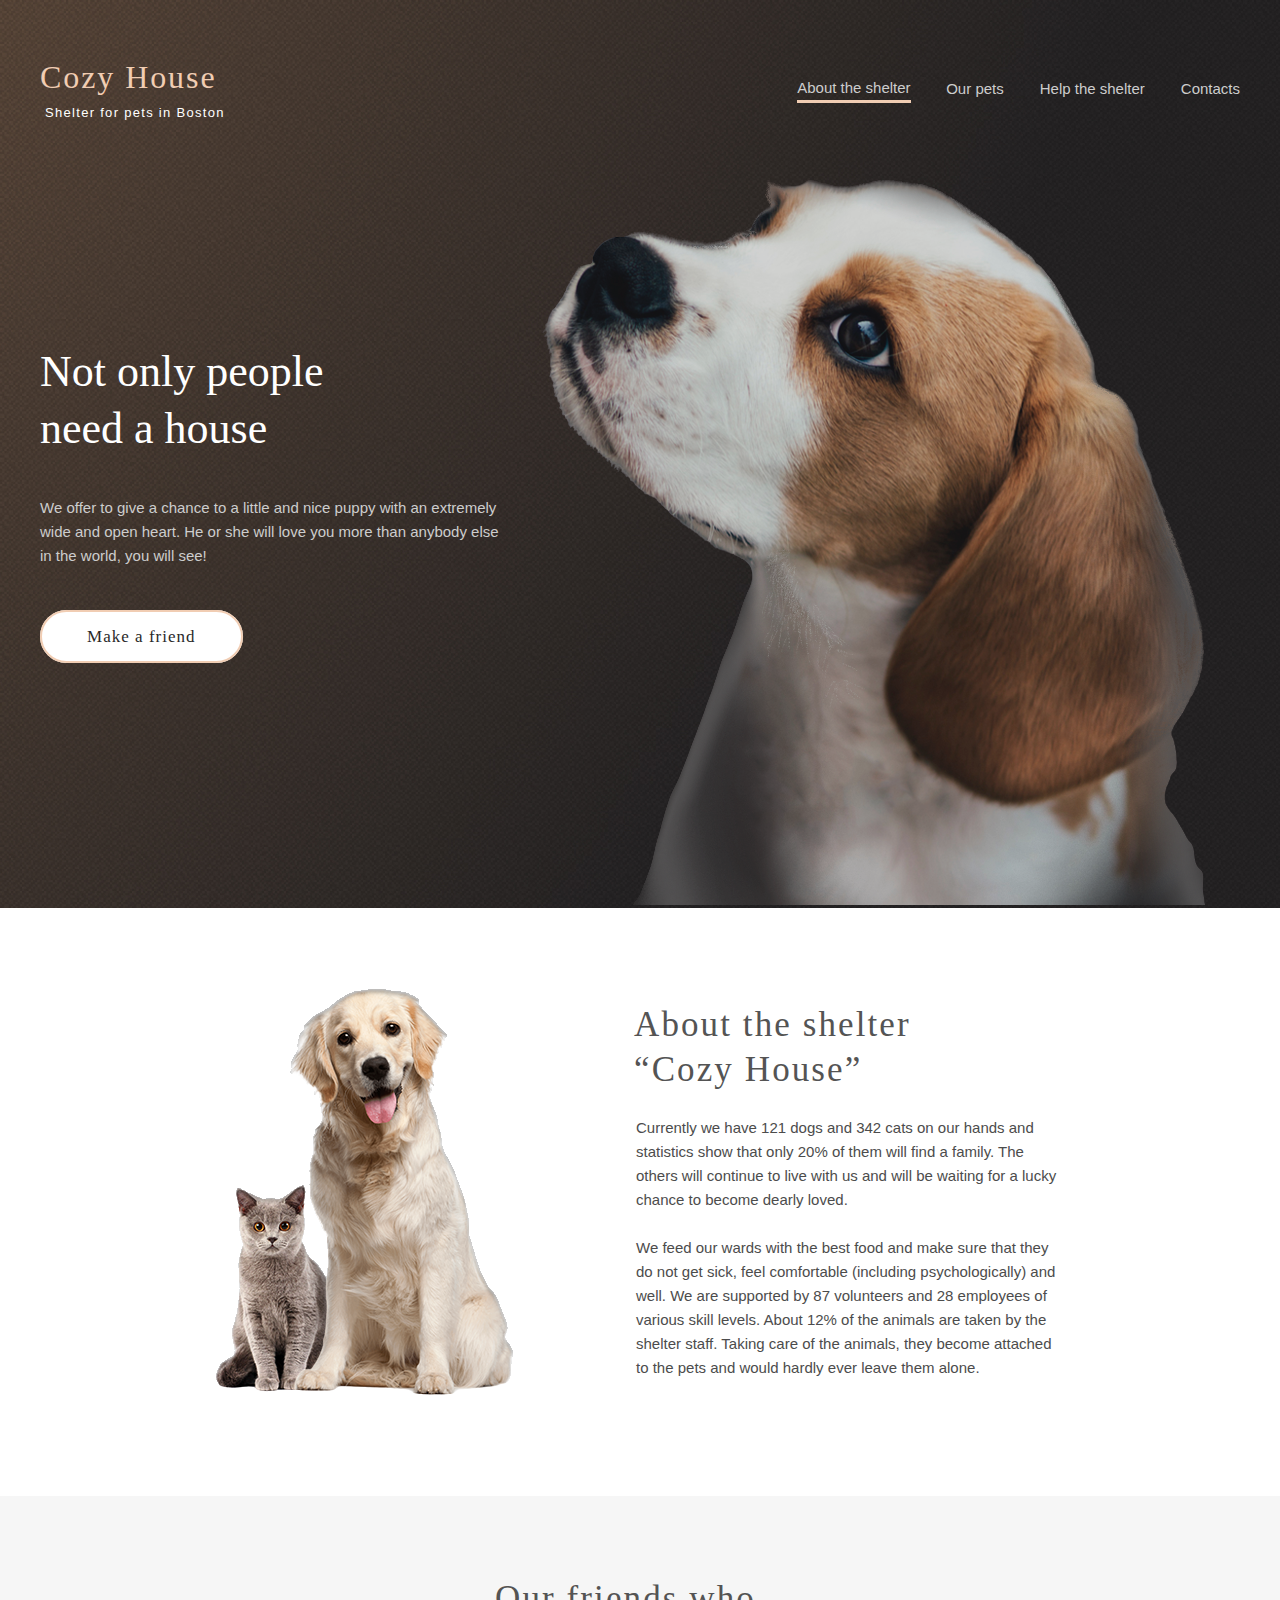
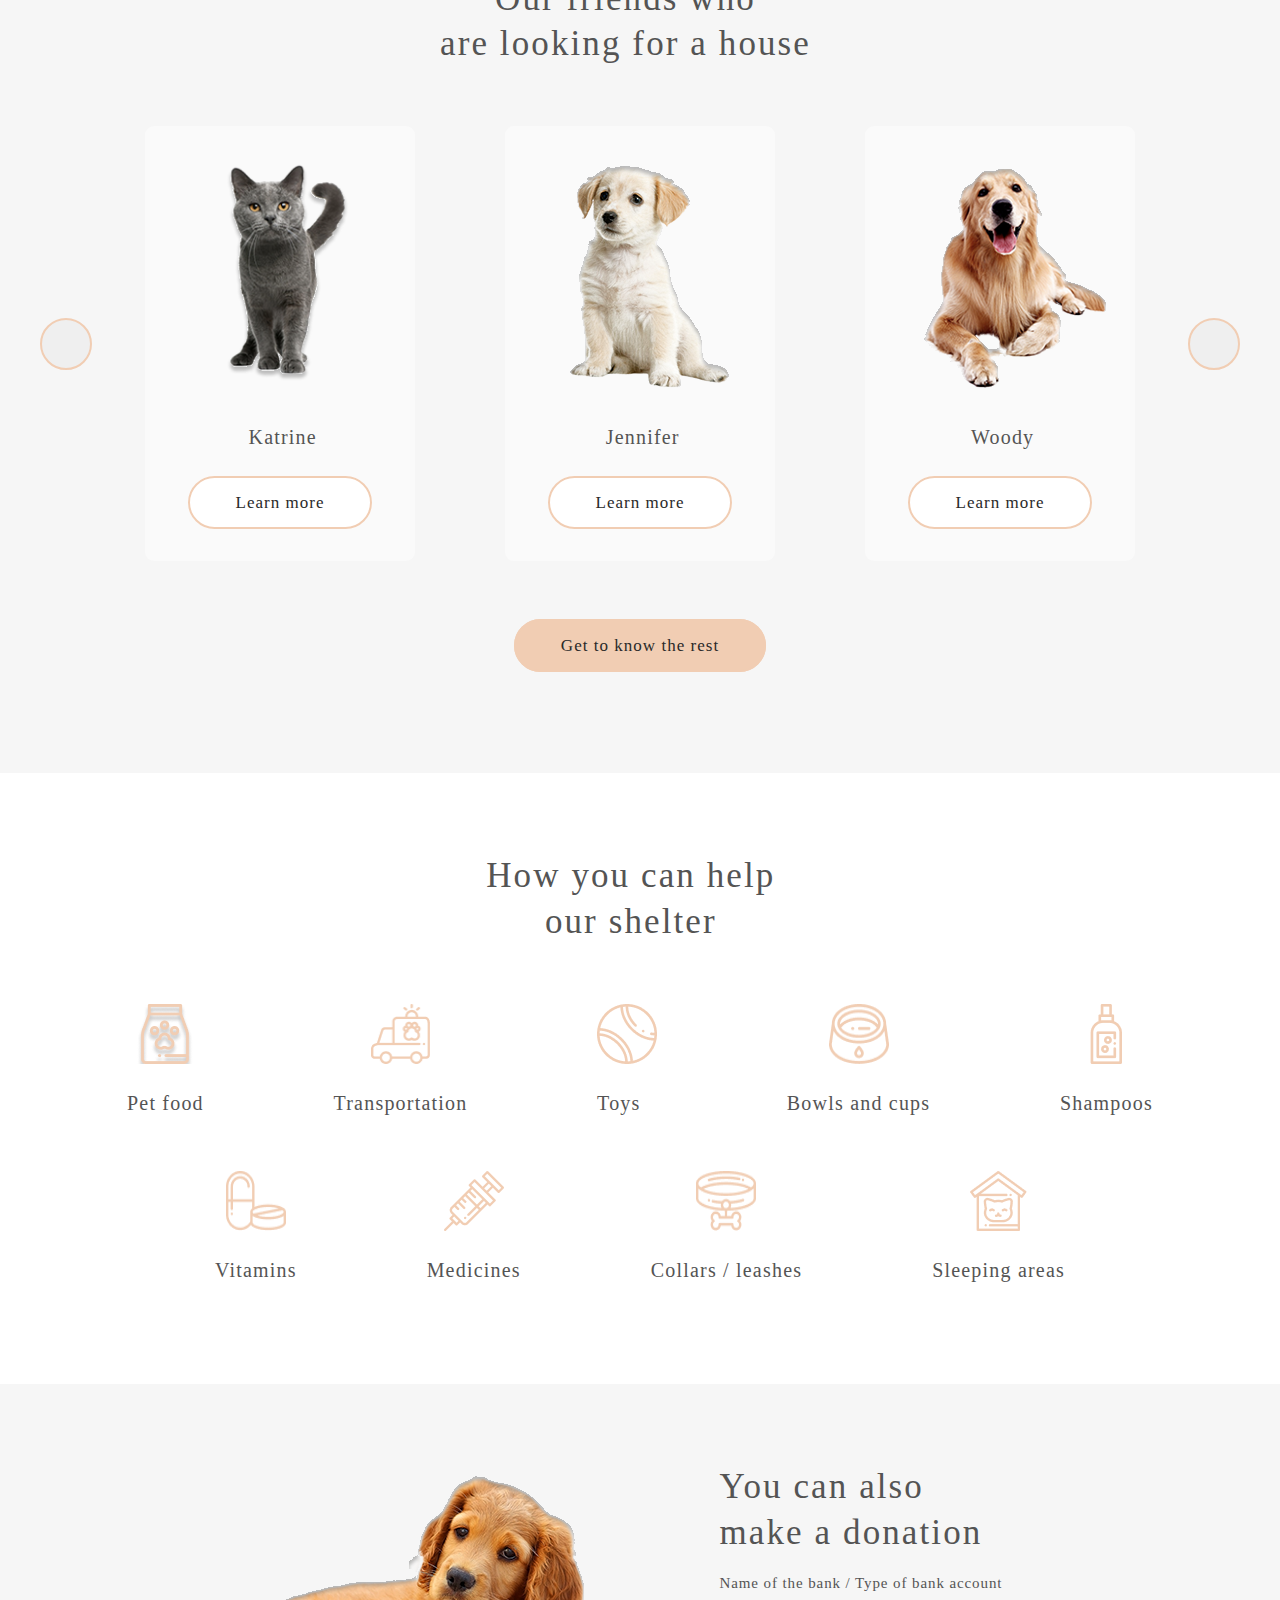
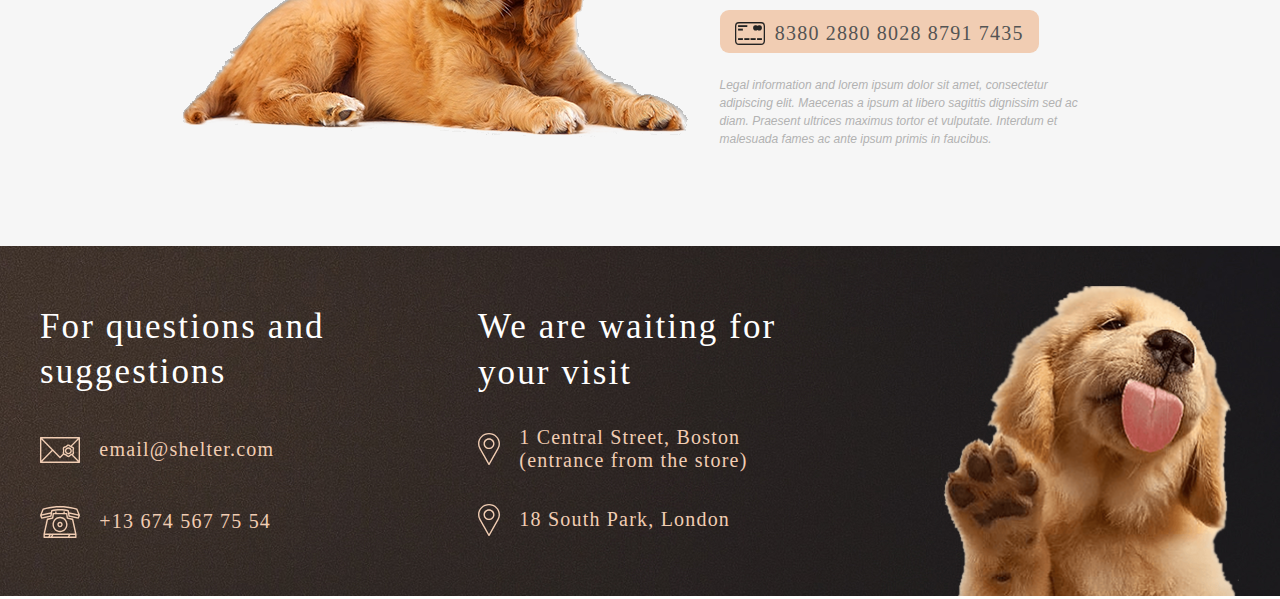
==== pages/main/index.html @ 43d0b04e "feat: finish" ====
<!DOCTYPE html>
<html lang="en">

<head>
    <meta charset="UTF-8">
    <meta http-equiv="X-UA-Compatible" content="IE=edge">
    <meta name="viewport" content="width=device-width, initial-scale=1.0">
    <link rel="stylesheet" href="./styleN.css">
    <link rel="stylesheet" href="./style.css">
    <link href="https://fonts.googleapis.com/css2?family=Noto+Sans+Georgian:wght@400;600&display=swap" rel="stylesheet">
    <link rel="stylesheet" href="/assets/fonts/Arial/arial.css">
    <title>Document</title>
</head>

<body>
    <div class="wrapper">
        <header class="header">
            <div class="header__container">
                <div class="header__container-content">
                    <div class="header__logo">
                        <h1 class="header__logo-title">Cozy House</h1>
                        <span class="header__logo-subtitle">Shelter for pets in Boston</span>
                    </div>
                    <nav class="menu__header">
                        <ul class="menu__header-list">
                            <li class="menu__list-item">
                                <a href="" class="menu__item-link">About the
                                    shelter</a>
                                <i></i>
                            </li>
                            <li class="menu__list-item">
                                <a href="" class="menu__item-link">Our pets</a>
                            </li>
                            <li class="menu__list-item">
                                <a href="" class="menu__item-link">Help the shelter</a>
                            </li>
                            <li class="menu__list-item">
                                <a href="" class="menu__item-link">Contacts</a>
                            </li>
                        </ul>
                    </nav>
                </div>
                <div class="start-screen">
                    <div class="start-screen__container">
                        <div class="start-screen__content">
                            <div class="start-screen__left">
                                <h2 class="title__start-screen">Not only people need a house</h2>
                                <p class="subtitle__start-screen">We offer to give a chance to a little and nice puppy
                                    with
                                    an
                                    extremely wide and open heart. He or she will love you more than anybody else in the
                                    world,
                                    you will see!</p>
                                <div class="button__start-screen">
                                    <a href="" class="button__start button__color-primary">Make a friend</a>
                                </div>
                            </div>
                            <div class="start-screen__right">
                                <div class="screen__right-image">
                                    <img src="/assets/images/main/header/start-screen-puppy7.png" alt="puppy-dog">
                                </div>
                            </div>
                        </div>
                    </div>
                </div>
            </div>
        </header>
        <main class="main">
            <section class="section__about">
                <div class="section__about-container">
                    <div class="section__about-content">
                        <div class="section__about-image">
                            <img src="/assets/images/main/about-petss.png" alt="dogAndCat">
                        </div>
                        <div class="section__about-describe-content">
                            <h3 class="title__section-about">About the shelter “Cozy House”</h3>
                            <p class="subtitle__section-about">Currently we have 121 dogs and 342 cats on our hands and
                                statistics show that
                                only 20% of them will find a family. The others will continue to live with us and will
                                be waiting for a
                                lucky chance to become dearly loved.</p>
                            <p class="subtitle__section-about">We feed our wards with the best food and make sure that
                                they do not get
                                sick, feel comfortable (including psychologically) and well. We are supported by 87
                                volunteers and 28
                                employees of various skill levels. About 12% of the animals are taken by the shelter
                                staff. Taking care
                                of the animals, they become attached to the pets and would hardly ever leave them alone.
                            </p>
                        </div>
                    </div>
                </div>
            </section>
            <section class="section__pets">
                <div class="section__pets-container">
                    <div class="section__pets-content">
                        <h3 class="title-section__pets">Our friends who <br>
                            are looking for a house</h3>
                        <div class="slaider-section__pets">
                            <button class="arrow-left">
                                <div class="circle">
                                    <div class="arrow"></div>
                                </div>
                            </button>
                            <div class="slider__card-box">
                                <div class="slider__card">
                                    <img src="/assets/images/main/pets/pets-katrine.png" alt="pet"
                                        class="card__image-pets">
                                    <div class="slider__card-describe">
                                        <p class="title__card">Katrine</p>
                                    </div>
                                    <div class="button-slider__card">
                                        <a href="" class="button  button__color-primary">Learn more</a>
                                    </div>
                                </div>
                                <div class="slider__card">
                                    <img src="/assets/images/main/pets/pets-jennifer.png" alt="pet"
                                        class="card__image-pets">
                                    <div class="slider__card-describe">
                                        <p class="title__card">Jennifer</p>
                                    </div>
                                    <div class="button-slider__card">
                                        <a href="" class="button  button__color-primary">Learn more</a>
                                    </div>
                                </div>
                                <div class="slider__card">
                                    <img src="/assets/images/main/pets/pets-woody.png" alt="pet"
                                        class="card__image-pets">
                                    <div class="slider__card-describe">
                                        <p class="title__card">Woody</p>
                                    </div>
                                    <div class="button-slider__card">
                                        <a href="" class="button  button__color-primary">Learn more</a>
                                    </div>
                                </div>
                            </div>
                            <button class="arrow-right">
                                <div class="circler">
                                    <div class="arrowr"></div>
                                </div>
                            </button>
                        </div>
                        <div class="button__primary">
                            <a href="" class="btn-button__primary button__color-primary">Get to know the rest</a>
                        </div>
                    </div>
                </div>
            </section>
            <section class="section__help">
                <div class="section__help-container">
                    <div class="section__help-content">
                        <h3 class="title-section__help">How you can help <br> our shelter</h3>
                        <div class="department__list-field">
                            <div class="department__list-field-up">
                                <div class="department__help">
                                    <div class="department__list">
                                        <img src="/assets/icons/main/Vector.png" alt="" class="image-department-list">
                                        <span class="title-department__list">Pet food</span>
                                    </div>
                                </div>
                                <div class="department__help">
                                    <div class="department__list">
                                        <img src="/assets/icons/main/transportation3.png" alt=""
                                            class="image-department-list">
                                        <span class="title-department__list">Transportation</span>
                                    </div>
                                </div>
                                <div class="department__help">
                                    <div class="department__list">
                                        <img src="/assets/icons/main/toys3.png" alt="" class="image-department-list">
                                        <span class="title-department__list">Toys</span>
                                    </div>
                                </div>
                                <div class="department__help">
                                    <div class="department__list">
                                        <img src="/assets/icons/main/bowls-and-cups3.png" alt=""
                                            class="image-department-list">
                                        <span class="title-department__list">Bowls and cups</span>
                                    </div>
                                </div>
                                <div class="department__help">
                                    <div class="department__list">
                                        <img src="/assets/icons/main/shampoos3.png" alt=""
                                            class="image-department-list">
                                        <span class="title-department__list">Shampoos</span>
                                    </div>
                                </div>
                            </div>
                            <div class="department__list-field-down">
                                <div class="department__help">
                                    <div class="department__list">
                                        <img src="/assets/icons/main/vitamins3.png" alt=""
                                            class="image-department-list">
                                        <span class="title-department__list">Vitamins</span>
                                    </div>
                                </div>
                                <div class="department__help">
                                    <div class="department__list">
                                        <img src="/assets/icons/main/medicines3.png" alt=""
                                            class="image-department-list">
                                        <span class="title-department__list">Medicines</span>
                                    </div>
                                </div>
                                <div class="department__help">
                                    <div class="department__list">
                                        <img src="/assets/icons/main/collars-or-leashes3.png" alt=""
                                            class="image-department-list">
                                        <span class="title-department__list">Collars / leashes</span>
                                    </div>
                                </div>
                                <div class="department__help">
                                    <div class="department__list">
                                        <img src="/assets/icons/main/sleeping-area3.png" alt=""
                                            class="image-department-list">
                                        <span class="title-department__list">Sleeping areas</span>
                                    </div>
                                </div>
                            </div>
                        </div>
                    </div>
                </div>
            </section>
            <section class="section__donation">
                <div class="section__danation-container">
                    <div class="section__danation-content">
                        <div class="section__donation-image">
                            <img src="/assets/images/main/Donation/donation-dog.png" alt="dog">
                        </div>
                        <div class="section__donation-describe-content">
                            <h3 class="title-section__donation">You can also <br> make a donation</h3>
                            <h5 class="subheading-section__donation-describe">Name of the bank / Type of bank account
                            </h5>
                            <button class="credit-card-section__donation">
                                <div class="credit-card__information">
                                    <img src="/assets/icons/main/credit-card.svg" alt="credit-card">
                                    <span class="number__credit-card">8380 2880 8028 8791 7435</span>
                                </div>
                            </button>
                            <h6 class="credit-card__information-imp">Legal information and lorem ipsum dolor sit amet,
                                consectetur adipiscing elit. Maecenas a ipsum at libero sagittis dignissim sed ac diam.
                                Praesent ultrices maximus tortor et vulputate. Interdum et malesuada fames ac ante ipsum
                                primis in faucibus.</h6>
                        </div>
                    </div>
                </div>
            </section>
        </main>
        <footer class="footer">
            <div class="footer__container">
                <div class="footer-column__contacts">
                    <aside class="contacts__box">
                        <h3 class="title__contacts">For questions and suggestions</h3>
                        <ul class="footer-contacts__list">
                            <li class="footer__contacts-email">
                                <img src="/assets/icons/footer/mail.svg" alt="mail-icon" class="img__mail">
                                <a class="mail" href="mailto:"><span class="mail__adress">email@shelter.com</span></a>
                            </li>
                            <li class="footer__contacts-phone">
                                <img src="/assets/icons/footer/phone.svg" alt="phone-icon" class="img__phone">
                                <a class="phone" href="tel:+"><span class="phone__number">+13 674 567 75 54</span></a>
                            </li>
                        </ul>
                    </aside>
                </div>
                <div class="footer-column__locations">
                    <h3 class="title__locations">We are waiting for your visit</h3>
                    <ul class="footer-locations__list">
                        <li class="footer__locations-placeOne">
                            <img src="/assets/icons/footer/pin.svg" alt="place-icon" class="img__place">
                            <a href="" class="placeOne"><span class="place__USA">1 Central Street, Boston (entrance from
                                    the store)</span></a>
                        </li>
                        <li class="footer__locations-placeTwo">
                            <img src="/assets/icons/footer/pin.svg" alt="place-icon" class="img__place">
                            <a href="" class="placeTwo"><span class="place__London">18 South Park, London </span></a>
                        </li>
                    </ul>
                </div>
                <div class="footer-column__puppy">
                    <div class="pupp">
                        <img src="/assets/images/Footer/footer-puppy.svg" alt="dogs">
                    </div>
                </div>
            </div>
        </footer>
    </div>
</body>

</html>
---- pages/main/styleN.css ----
/*! normalize.css v8.0.1 | MIT License | github.com/necolas/normalize.css */

/* Document
   ========================================================================== */

/**
 * 1. Correct the line height in all browsers.
 * 2. Prevent adjustments of font size after orientation changes in iOS.
 */

 html {
    line-height: 1.15; /* 1 */
    -webkit-text-size-adjust: 100%; /* 2 */
  }
  
  /* Sections
     ========================================================================== */
  
  /**
   * Remove the margin in all browsers.
   */
  
  body {
    margin: 0;
  }
  
  /**
   * Render the `main` element consistently in IE.
   */
  
  main {
    display: block;
  }
  
  /**
   * Correct the font size and margin on `h1` elements within `section` and
   * `article` contexts in Chrome, Firefox, and Safari.
   */
  
  h1 {
    font-size: 2em;
    margin: 0.67em 0;
  }
  
  /* Grouping content
     ========================================================================== */
  
  /**
   * 1. Add the correct box sizing in Firefox.
   * 2. Show the overflow in Edge and IE.
   */
  
  hr {
    box-sizing: content-box; /* 1 */
    height: 0; /* 1 */
    overflow: visible; /* 2 */
  }
  
  /**
   * 1. Correct the inheritance and scaling of font size in all browsers.
   * 2. Correct the odd `em` font sizing in all browsers.
   */
  
  pre {
    font-family: monospace, monospace; /* 1 */
    font-size: 1em; /* 2 */
  }
  
  /* Text-level semantics
     ========================================================================== */
  
  /**
   * Remove the gray background on active links in IE 10.
   */
  
  a {
    background-color: transparent;
  }
  
  /**
   * 1. Remove the bottom border in Chrome 57-
   * 2. Add the correct text decoration in Chrome, Edge, IE, Opera, and Safari.
   */
  
  abbr[title] {
    border-bottom: none; /* 1 */
    text-decoration: underline; /* 2 */
    text-decoration: underline dotted; /* 2 */
  }
  
  /**
   * Add the correct font weight in Chrome, Edge, and Safari.
   */
  
  b,
  strong {
    font-weight: bolder;
  }
  
  /**
   * 1. Correct the inheritance and scaling of font size in all browsers.
   * 2. Correct the odd `em` font sizing in all browsers.
   */
  
  code,
  kbd,
  samp {
    font-family: monospace, monospace; /* 1 */
    font-size: 1em; /* 2 */
  }
  
  /**
   * Add the correct font size in all browsers.
   */
  
  small {
    font-size: 80%;
  }
  
  /**
   * Prevent `sub` and `sup` elements from affecting the line height in
   * all browsers.
   */
  
  sub,
  sup {
    font-size: 75%;
    line-height: 0;
    position: relative;
    vertical-align: baseline;
  }
  
  sub {
    bottom: -0.25em;
  }
  
  sup {
    top: -0.5em;
  }
  
  /* Embedded content
     ========================================================================== */
  
  /**
   * Remove the border on images inside links in IE 10.
   */
  
  img {
    border-style: none;
  }
  
  /* Forms
     ========================================================================== */
  
  /**
   * 1. Change the font styles in all browsers.
   * 2. Remove the margin in Firefox and Safari.
   */
  
  button,
  input,
  optgroup,
  select,
  textarea {
    font-family: inherit; /* 1 */
    font-size: 100%; /* 1 */
    line-height: 1.15; /* 1 */
    margin: 0; /* 2 */
  }
  
  /**
   * Show the overflow in IE.
   * 1. Show the overflow in Edge.
   */
  
  button,
  input { /* 1 */
    overflow: visible;
  }
  
  /**
   * Remove the inheritance of text transform in Edge, Firefox, and IE.
   * 1. Remove the inheritance of text transform in Firefox.
   */
  
  button,
  select { /* 1 */
    text-transform: none;
  }
  
  /**
   * Correct the inability to style clickable types in iOS and Safari.
   */
  
  button,
  [type="button"],
  [type="reset"],
  [type="submit"] {
    -webkit-appearance: button;
  }
  
  /**
   * Remove the inner border and padding in Firefox.
   */
  
  button::-moz-focus-inner,
  [type="button"]::-moz-focus-inner,
  [type="reset"]::-moz-focus-inner,
  [type="submit"]::-moz-focus-inner {
    border-style: none;
    padding: 0;
  }
  
  /**
   * Restore the focus styles unset by the previous rule.
   */
  
  button:-moz-focusring,
  [type="button"]:-moz-focusring,
  [type="reset"]:-moz-focusring,
  [type="submit"]:-moz-focusring {
    outline: 1px dotted ButtonText;
  }
  
  /**
   * Correct the padding in Firefox.
   */
  
  fieldset {
    padding: 0.35em 0.75em 0.625em;
  }
  
  /**
   * 1. Correct the text wrapping in Edge and IE.
   * 2. Correct the color inheritance from `fieldset` elements in IE.
   * 3. Remove the padding so developers are not caught out when they zero out
   *    `fieldset` elements in all browsers.
   */
  
  legend {
    box-sizing: border-box; /* 1 */
    color: inherit; /* 2 */
    display: table; /* 1 */
    max-width: 100%; /* 1 */
    padding: 0; /* 3 */
    white-space: normal; /* 1 */
  }
  
  /**
   * Add the correct vertical alignment in Chrome, Firefox, and Opera.
   */
  
  progress {
    vertical-align: baseline;
  }
  
  /**
   * Remove the default vertical scrollbar in IE 10+.
   */
  
  textarea {
    overflow: auto;
  }
  
  /**
   * 1. Add the correct box sizing in IE 10.
   * 2. Remove the padding in IE 10.
   */
  
  [type="checkbox"],
  [type="radio"] {
    box-sizing: border-box; /* 1 */
    padding: 0; /* 2 */
  }
  
  /**
   * Correct the cursor style of increment and decrement buttons in Chrome.
   */
  
  [type="number"]::-webkit-inner-spin-button,
  [type="number"]::-webkit-outer-spin-button {
    height: auto;
  }
  
  /**
   * 1. Correct the odd appearance in Chrome and Safari.
   * 2. Correct the outline style in Safari.
   */
  
  [type="search"] {
    -webkit-appearance: textfield; /* 1 */
    outline-offset: -2px; /* 2 */
  }
  
  /**
   * Remove the inner padding in Chrome and Safari on macOS.
   */
  
  [type="search"]::-webkit-search-decoration {
    -webkit-appearance: none;
  }
  
  /**
   * 1. Correct the inability to style clickable types in iOS and Safari.
   * 2. Change font properties to `inherit` in Safari.
   */
  
  ::-webkit-file-upload-button {
    -webkit-appearance: button; /* 1 */
    font: inherit; /* 2 */
  }
  
  /* Interactive
     ========================================================================== */
  
  /*
   * Add the correct display in Edge, IE 10+, and Firefox.
   */
  
  details {
    display: block;
  }
  
  /*
   * Add the correct display in all browsers.
   */
  
  summary {
    display: list-item;
  }
  
  /* Misc
     ========================================================================== */
  
  /**
   * Add the correct display in IE 10+.
   */
  
  template {
    display: none;
  }
  
  /**
   * Add the correct display in IE 10.
   */
  
  [hidden] {
    display: none;
  }
---- pages/main/style.css ----
/* css Reset */
html, body, div, span, applet, object, iframe,
h1, h2, h3, h4, h5, h6, p, blockquote, pre,
a, abbr, acronym, address, big, cite, code,
del, dfn, em, img, ins, kbd, q, s, samp,
small, strike, strong, sub, sup, tt, var,
b, u, i, center,
dl, dt, dd, ol, ul, li,
fieldset, form, label, legend,
table, caption, tbody, tfoot, thead, tr, th, td,
article, aside, canvas, details, embed, 
figure, figcaption, footer, header, hgroup, 
menu, nav, output, ruby, section, summary,
time, mark, audio, video {
	margin: 0;
	padding: 0;
	border: 0;
	font-size: 100%;
	font: inherit;
	vertical-align: baseline;
}
/* HTML5 display-role reset for older browsers */
article, aside, details, figcaption, figure, 
footer, header, hgroup, menu, nav, section {
	display: block;
}
body {
	line-height: 1;
}

body, html {
    scroll-behavior: smooth;
}

ol, ul {
	list-style: none;
}
blockquote, q {
	quotes: none;
}
blockquote:before, blockquote:after,
q:before, q:after {
	content: '';
	content: none;
}
table {
	border-collapse: collapse;
	border-spacing: 0;
}

/* css reset end */

/* = = = = = = = = = = = = = = = = = = = = = = = = = = = = = = = */

.wrapper{
    max-width: 1280px;
    width: 100%;
    margin: 0 auto;
}

/* ===================header container ====================*/

.header__container{
    /* background-image: url(/assets/images/main/start-screen-backgroundDark.png); */
}

.header {
    height: 908px;
    background-image: url(/assets/images/main/start-screen-background-light.jpg);
}

.header__container {
   max-width: 1200px;
   margin: 0 auto;
}

.header__container-content{
   padding-top: 60px;
   display: flex;
   justify-content: space-between;
}

.header__logo-title {
    font-family: 'Georgia';
    font-style: normal;
    font-weight: 400;
    font-size: 32px;
    line-height: 110%;
    display: flex;
    align-items: center;
    letter-spacing: 0.06em;
    color: #F1CDB3;
}

.header__logo-subtitle {
    font-family: 'Arial';
    font-style: normal;
    font-weight: 400;
    font-size: 13px;
    padding-left: 5px;
    line-height: 35px;
    display: flex;
    align-items: center;
    letter-spacing: 0.1em;
    color: #FFFFFF;
}
/* = = = = = = = = = = = = = = = */
.menu__header {
    max-width: 445px;
    height: 27px;
}

.menu__header-list {
    display: flex;
    flex-direction: row;
	align-items: center;
}

.menu__list-item {
    padding-top: 16px;
    cursor: pointer;
}

.menu__list-item i{
    display: block;
    width: 114px;
    height: 3px;
    background-color: #F1CDB3;
}
.menu__list-item:nth-child(1){
    padding-right: 35px;
}

.menu__list-item:nth-child(2){
    padding-right: 36px;
    padding-bottom: 1px;
}
.menu__list-item:nth-child(3){
    padding-right: 36px;
    padding-bottom: 1px;
}
.menu__list-item:nth-child(4){
    padding-bottom: 1px;
}

.menu__item-link {
    font-family: 'Arial';
    font-style: normal;
    font-weight: 400;
    font-size: 15px;
    line-height: 160%;
    color: #CDCDCD;
    text-decoration: none;
}


/* = = = = = = = = = = = = = == = = =  =*/
.start-screen {
}

.start-screen__container {
    padding-top: 3.9%;
}

.start-screen__content {
    display: flex;
    flex-direction: row;
}

.start-screen__left {
    max-width: 460px;
    padding-top: 13.8%;
}

.title__start-screen {
    max-width: 310px;
    font-family: 'Georgia';
    font-style: normal;
    font-weight: 400;
    font-size: 44px;
    line-height: 130%;
    /* or 57px */
    display: flex;
    align-items: center;
    color: #FFFFFF;
}

.subtitle__start-screen {
    padding-top: 8.5%;
    font-family: 'Arial';
    font-style: normal;
    font-weight: 400;
    font-size: 15px;
    line-height: 160%;
    /* or 24px */
    display: flex;
    align-items: center;
    color: #CDCDCD;
}
.button__start-screen{
    padding-top: 12.5%;
}
.button__start{
    font-family: 'Georgia';
    font-style: normal;
    font-weight: 400;
    font-size: 17px;
    line-height: 130%;
    /* line-height: 22px; */
    letter-spacing: 0.06em;
    color: #292929;
    background-color: #FFFFFF;
    /* margin-top: 10%; */
    text-decoration: none;
    padding: 15px 45px ;
}
.button__start:hover{
    background-color: #FDDCC4;
    box-sizing: border-box;
    border-radius: 100px;
}
.screen__right-image {
    /* background-image: url(/Shelter/assets/images/main/header/start-screen-puppy7.png); */
    padding-left: 6%;
}

/*  ==================               ====================  */

.main {
}

/*  ==================     A B O U T          ====================  */

.section__about {
    height: 588px;
    background-color: #FFFFFF;
}
.section__about-container {
    max-width: 1200px;
    margin: 0 auto;
}
.section__about-content {
    display: flex;
    flex-direction: row;
    padding-top: 80px;
    height: 410px;
}
.section__about-image {
    max-width: 300px;
    height: 408px;
    /* or padding-left: 175px; */
    padding-left: 14.5%;
}
.section__about-describe-content {
    max-width: 430px;
    height: 380px;
    padding-top: 13.5px;
    /* or  padding-left: 120px; */
    padding-left: 10%;
}
.title__section-about {
    max-width: 370px;
    font-family: 'Georgia';
    font-style: normal;
    font-weight: 400;
    font-size: 35px;
    line-height: 130%;
    /* or 45px */
    display: flex;
    align-items: center;
    letter-spacing: 0.06em;
    color: #545454;
}
.subtitle__section-about {
    padding-top: 5.5%;
    padding-left: 2px;
    font-family: 'Arial';
    font-style: normal;
    font-weight: 400;
    font-size: 15px;
    line-height: 160%;
    /* or 24px */
    display: flex;
    align-items: center;
    color: #4C4C4C;
}

/*  ==================     P E T S          ====================  */

.section__pets {
    height: 877px;
    background-color: #F6F6F6;
}
.section__pets-container {
    max-width: 1200px;
    margin: 0 auto;
}
.section__pets-content {
    padding-top: 80px;
    height: 410px;
    text-align: center;
}
.title-section__pets {
    margin: 0 auto;
    max-width: 400px;
    font-family: 'Georgia';
    font-style: normal;
    font-weight: 400;
    font-size: 35px;
    line-height: 45px;
    /* or 130% */
    display: flex;
    align-items: center;
    text-align: center;
    letter-spacing: 0.06em;
    color: #545454;
}
.slaider-section__pets {
    display: flex;
    flex-direction: row;
    justify-content: space-between;
    padding-top: 60px;
}
.arrow-left{
    width: 52px;
    height: 52px;
    border: 2px solid #F1CDB3;
    box-sizing: border-box;
    border-radius: 100px;
    margin-top: 16%;
    /* margin-top: 190px; */
}
.circle{
} 
.arrow{
} 
.arrow-right{
    width: 52px;
    height: 52px;
    border: 2px solid #F1CDB3;
    box-sizing: border-box;
    border-radius: 100px;
    margin-top: 16%;
    /* margin-top: 190px; */
}
.slider__card-box{
    display: flex;
    flex-direction: row;
    justify-content: space-between;
    width: 990px;
}
.slider__card {
    background-color: #FAFAFA;
    max-width: 270px;
    height: 435px;
    border-radius: 9px;
    /* background-color: #FAFAFA; */
}
.card__image-pets {
    width: 270px;
    height: 270px;
    border-radius: 9px;
}
.title__card {
    font-family: 'Georgia';
    font-style: normal;
    font-weight: 400;
    font-size: 20px;
    line-height: 23px;
    /* display: flex; */
    align-items: center;
    text-align: center;
    letter-spacing: 0.06em;
    color: #545454;
    /* padding-top: 26px; */
    padding-top: 10%;
    padding-left: 2%;
}
.button-slider__card{
    margin-top: 16%;
}
.button {
    font-family: 'Georgia';
    font-style: normal;
    font-weight: 400;
    font-size: 17px;
    line-height: 130%;
    /* line-height: 22px; */
    letter-spacing: 0.06em;
    color: #292929;
    background-color: #FFFFFF;
    /* margin-top: 10%; */
    text-decoration: none;
    padding: 15px 45px ;
}
.button__primary{
    margin-top: 6.2%;
}
.button__color-primary{
    border: 2px solid #F1CDB3;
    box-sizing: border-box;
    background-color: #FFFFFF;
    border-radius: 100px;
}
.button__color-primary:hover{
    background-color: #FDDCC4;
    box-sizing: border-box;
    border-radius: 100px;
}
.btn-button__primary{
    font-family: 'Georgia';
    font-style: normal;
    font-weight: 400;
    font-size: 17px;
    line-height: 130%;
    /* line-height: 22px; */
    letter-spacing: 0.06em;
    color: #292929;
    background-color: #F1CDB3;
    /* margin-top: 10%; */
    text-decoration: none;
    padding: 15px 45px ;
}


/*  ==================      H E L P         ====================  */

.section__help {
    height: 611px;
    background-color: #FFFFFF;
}
.section__help-container {
    max-width: 1200px;
    margin: 0 auto;
    /* background-color: aqua; */
}
.section__help-content {
    padding-top: 80px;
    /* flex-direction: row; */
    height: 431px;
    text-align: center;
}
.title-section__help {
    margin: 0 auto;
    max-width: 310px;
    font-family: 'Georgia';
    font-style: normal;
    font-weight: 400;
    font-size: 35px;
    line-height: 130%;
    /* or 45px */
    display: flex;
    align-items: center;
    text-align: center;
    letter-spacing: 2.1px;
    /* letter-spacing: 0.06em; */
    color: #545454;
    padding-left: 0.2%;
}
.department__list-field{
    display: flex;
    flex-direction: column;
    /* justify-content: space-between; */
    /* flex-wrap: wrap; */
    width: 1026px;
    height: 281px;
    margin: 0 auto;
    padding-top: 60px;
}
.department__list-field-up{
    display: flex;
    flex-direction: row;
    justify-content: space-between;
    width: 1026px;
    margin: 0 auto;
}
.department__list-field-down{
    display: flex;
    flex-direction: row;
    flex-wrap: wrap;
    justify-content: space-around;
    padding-top: 5.5%;
    width: 980px;
    margin: 0 auto;
}
/* .department__help {
    width: 165px;
    height: 113px;
} */
.department__list {
}
.image-department-list {
    max-width: 60px;
    height: 60px;
}

.title-department__list {
    padding-top: 25px;
    /* padding-top: 17%; */
    font-family: 'Georgia';
    font-style: normal;
    font-weight: 400;
    font-size: 20px;
    line-height: 115%;
    /* identical to box height, or 23px */
    display: flex;
    align-items: center;
    text-align: center;
    letter-spacing: 0.06em;
    color: #545454;
}

/*  ==================     D O N A T I O N          ====================  */

.section__donation {
    height: 462px;
    background-color: #F6F6F6;
}
.section__danation-container {
    max-width: 1200px;
    margin: 0 auto;
    /* background-color: rgb(7, 248, 135);  */
}
.section__danation-content {
    max-width: 915px;
    min-height: 282px;
    padding-top: 80px;
    margin: 0 auto;
    /* background-color: lightgreen; */
    display: flex;
    flex-direction: row;
    /* flex-wrap: wrap; */
}
.section__donation-image {
    padding-top: 1.3%;
}
.section__donation-describe-content {
    padding-left: 3.5%;
    /* display: block; */
    display: inline-block;
    flex-direction: column;
    max-width: 380px;
}
.title-section__donation {
    font-family: 'Georgia';
    font-style: normal;
    font-weight: 400;
    font-size: 35px;
    line-height: 130%;
    /* or 45px */
    letter-spacing: 0.06em;
    color: #545454;
}
.subheading-section__donation-describe {
    padding-top: 5.3%;
    font-family: 'Georgia';
    font-style: normal;
    font-weight: 400;
    font-size: 15px;
    line-height: 110%;
    /* identical to box height, or 17px */
    display: flex;
    align-items: center;
    letter-spacing: 0.06em;
    color: #545454;
}
.credit-card-section__donation {
    display: flex;
    flex-direction: row;
    /* justify-content: space-between; */
    align-items: center;
    margin-top: 5%;
    max-width: 349px;
    height: 43px;
    padding: 10px 15px;
    left: 0px;
    top: 147px;
    background: #F1CDB3;
    border: none;
    border-radius: 9px;
}
.credit-card-section__donation:hover{
    background-color: #FDDCC4;
    box-sizing: border-box;
}
.credit-card__information{
    display: flex;
    flex-direction: row;
    align-items: center;
}
.credit-card__information img {
padding-top: 1%;
}
.number__credit-card {
    padding-top: 1%;
    padding-left: 10.3px;
    font-family: 'Georgia';
    font-style: normal;
    font-weight: 400;
    font-size: 20px;
    line-height: 115%;
    /* identical to box height, or 23px */
    align-items: center;
    letter-spacing: 0.06em;
    color: #545454; 
}
.credit-card__information-imp{
    padding-top: 6%;
    max-width: 380px;
    display: flex;
    align-items: center;
    font-family: 'Arial';
    font-style: italic;
    font-weight: 400;
    font-size: 12px;
    line-height: 18px;
    color: #B2B2B2;
}

/* = = = = = = = =   F O O T E R   = = = = = == = = =  =*/

.footer{
    height: 350px;
    background-image: url(/assets/images/Footer/footer-background.jpg);
}

.footer__container{
    max-width: 1200px;
    height: 310px;
    margin: 0 auto;   
    padding-top: 40px; 
    display: flex;
    justify-content: space-between;
}

.footer-column__contacts{
    display: flex;
}

.contacts__box {
    padding-top: 6%;
    max-width: 298px;
    height: 234px;
}

.title__contacts {
    font-family: 'Georgia';
    font-style: normal;
    font-weight: 400;
    font-size: 35px;
    line-height: 130%;
    letter-spacing: 0.06em;
    color: #FFFFFF;
}

.footer-contacts__list {
    padding-top: 14%;
}

.footer__contacts-email {
    display: flex;
    flex-direction: row;
    align-items: center;
}
/* .img__mail {
} */
.mail {
    padding-left: 6.5%;
    text-decoration: none;
    font-family: 'Georgia';
    font-style: normal;
    font-weight: 400;
    font-size: 20px;
    line-height: 115%;
    letter-spacing: 0.06em;
    color: #F1CDB3;
}

/* .mail__adress {
} */

.footer__contacts-phone {
    display: flex;
    flex-direction: row;
    align-items: center;
    padding-top: 14.4%;
}
/* 
.img__phone {
} */
.phone {
    padding-left: 6.5%;
    text-decoration: none;
    font-family: 'Georgia';
    font-style: normal;
    font-weight: 400;
    font-size: 20px;
    line-height: 115%;
    letter-spacing: 0.06em;
    color: #F1CDB3;
}
/* .phone__number {
} */
.footer-column__locations {
    padding-top: 1.5%;
    max-width: 322px;
    height: 234px;
}
.title__locations {
    font-family: 'Georgia';
    font-style: normal;
    font-weight: 400;
    font-size: 35px;
    line-height: 130%;
    letter-spacing: 0.06em;
    color: #FFFFFF;
}
.footer-locations__list {
    padding-top: 9.5%;
}
.footer__locations-placeOne {
    display: flex;
    flex-direction: row;
    align-items: center;
}
/* .img__place {
} */
.placeOne {
    padding-left: 6%;
    text-decoration: none;
}
.place__USA {
    font-family: 'Georgia';
    font-style: normal;
    font-weight: 400;
    font-size: 20px;
    line-height: 115%;
    letter-spacing: 0.06em;
    color: #F1CDB3;
}
.footer__locations-placeTwo {
    padding-top: 10%;
    display: flex;
    flex-direction: row;
    align-items: center;
}
.placeTwo {
    padding-left: 6%;
    text-decoration: none;
}
.place__London {
    text-decoration: none;
    font-family: 'Georgia';
    font-style: normal;
    font-weight: 400;
    font-size: 20px;
    line-height: 115%;
    letter-spacing: 0.06em;
    color: #F1CDB3;
}
/* .footer-column__puppy {
}
.pupp {
} */
---- assets/fonts/Arial/arial.css ----
@font-face { 
    font-family: "ArialRegular";
    src: local("ArialRegular"), url(../Arial/ArialRegular.woff) format("woff");
    font-style: normal;
    font-weight: 400;
}
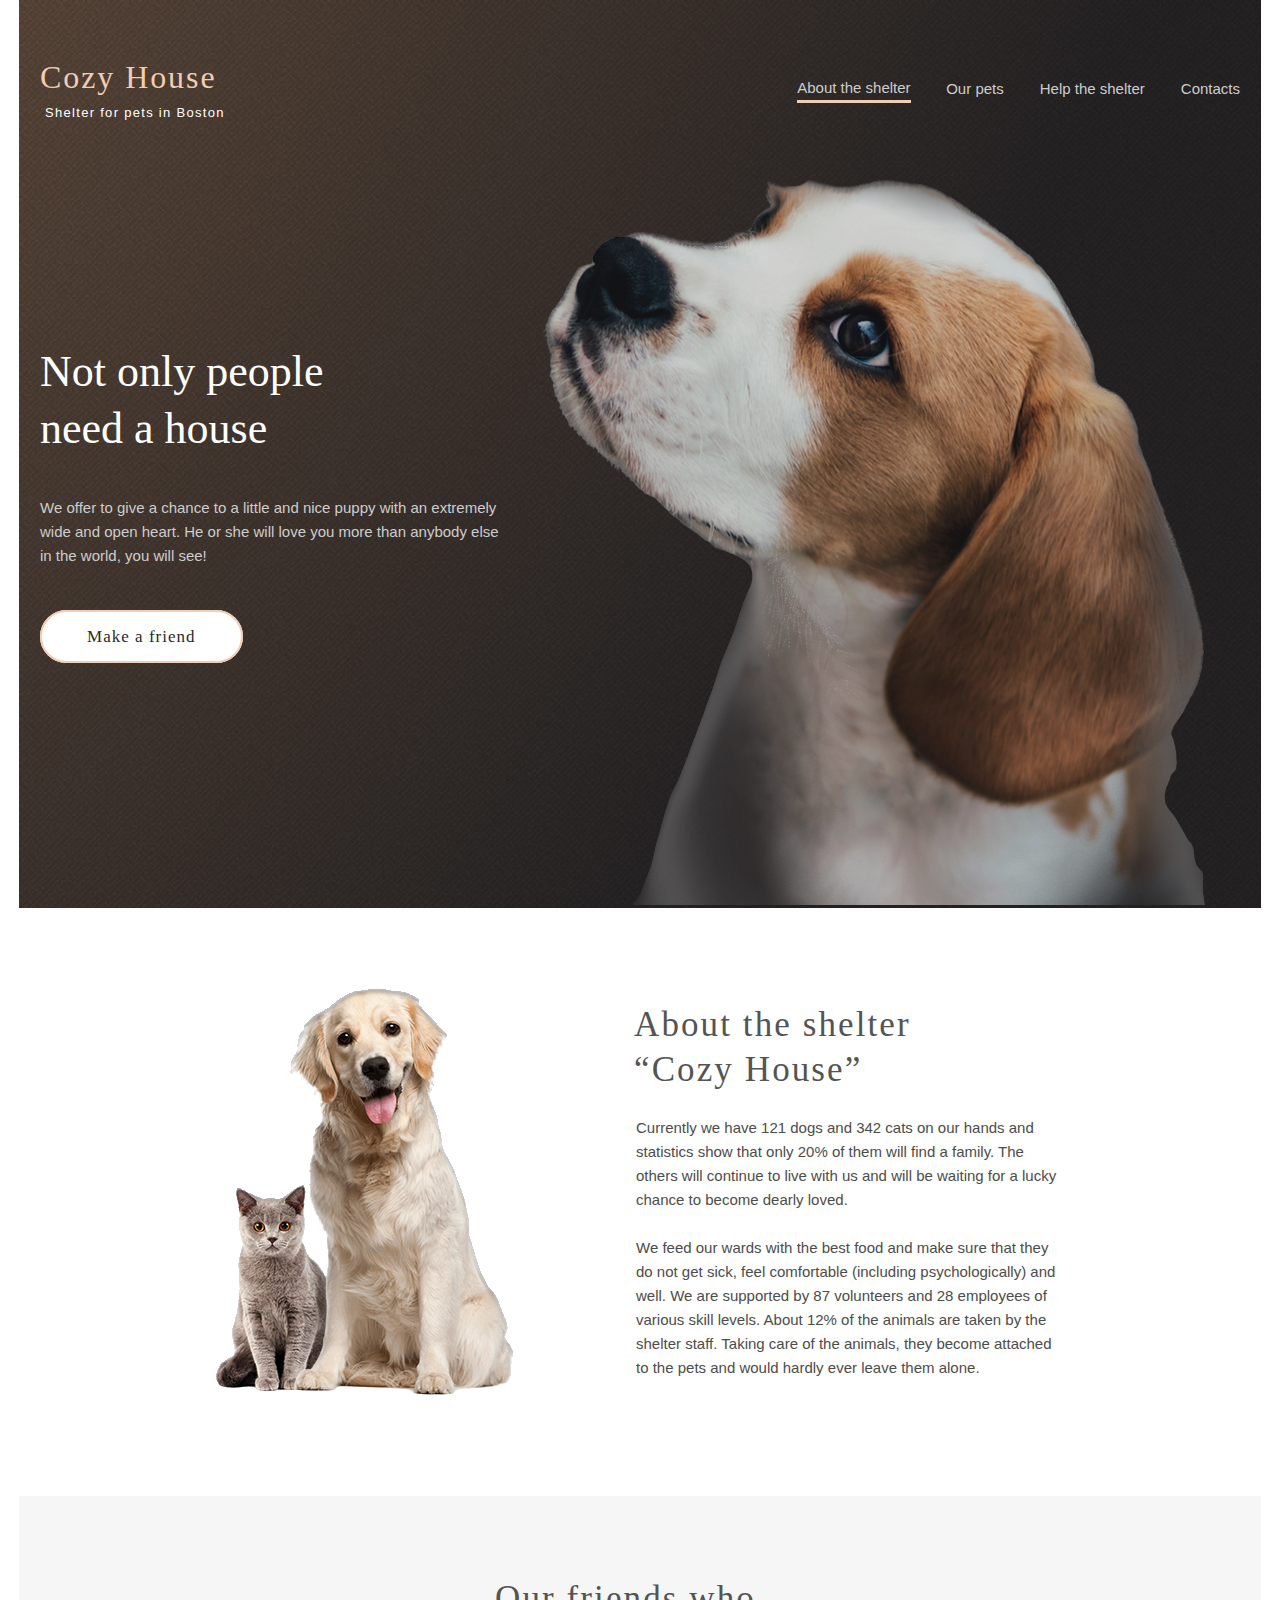
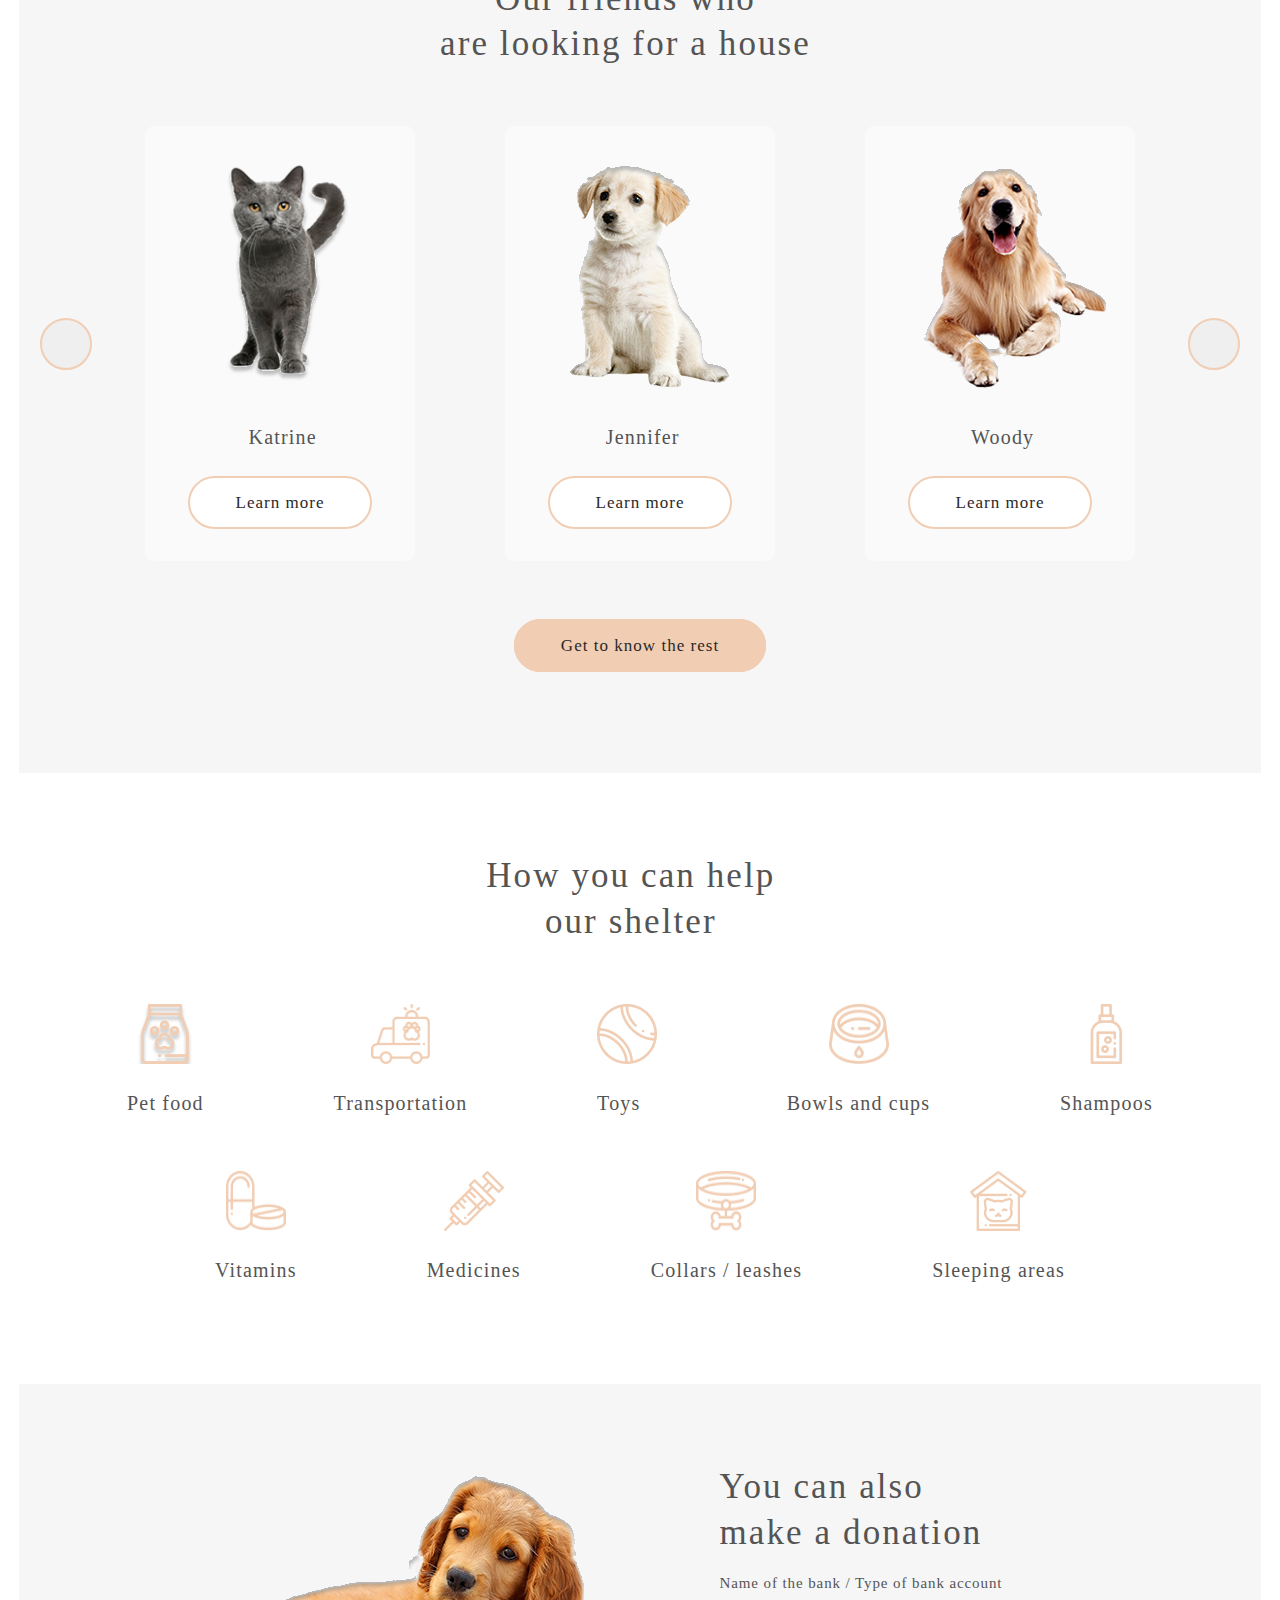
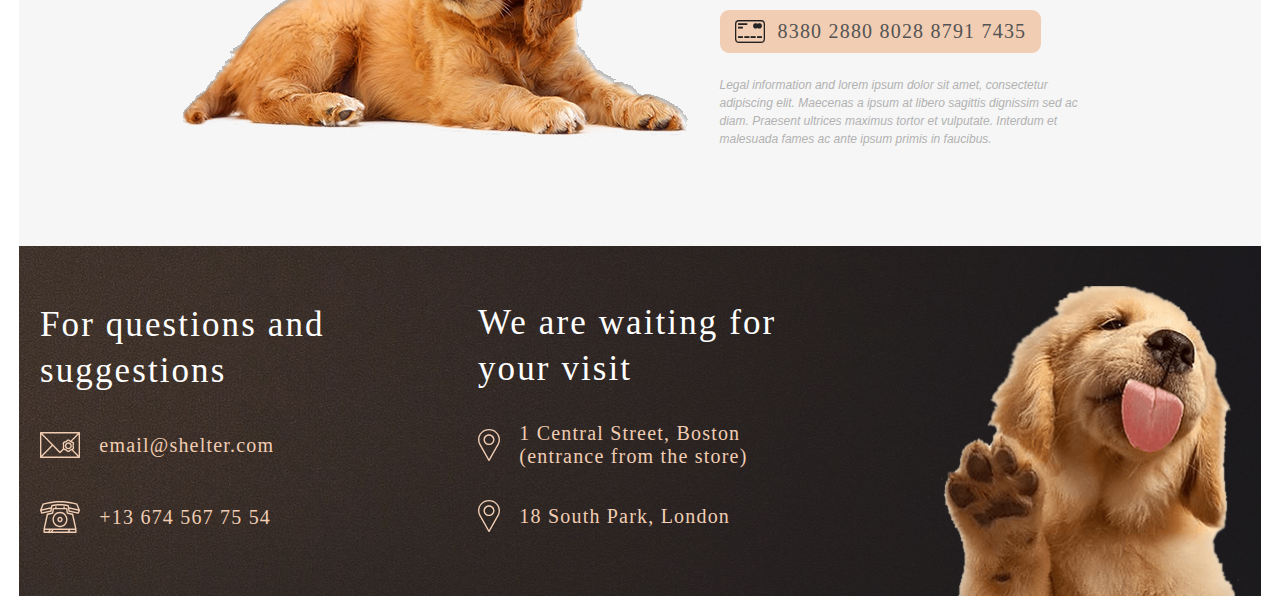
==== commit 3cedd222: "feat: apdate" ====
--- a/pages/main/index.html
+++ b/pages/main/index.html
@@ -87,6 +87,7 @@
                                 staff. Taking care
                                 of the animals, they become attached to the pets and would hardly ever leave them alone.
                             </p>
+                            
                         </div>
                     </div>
                 </div>
--- a/pages/main/style.css
+++ b/pages/main/style.css
@@ -53,8 +53,8 @@
 /* = = = = = = = = = = = = = = = = = = = = = = = = = = = = = = = */
 
 .wrapper{
-    max-width: 1280px;
-    width: 100%;
+    /* max-width: 1280px; */
+    width: 97%;
     margin: 0 auto;
 }
 
@@ -67,6 +67,7 @@
 .header {
     height: 908px;
     background-image: url(/assets/images/main/start-screen-background-light.jpg);
+    background-size: cover;
 }
 
 .header__container {
@@ -589,11 +590,11 @@
     align-items: center;
 }
 .credit-card__information img {
-padding-top: 1%;
+/* padding-top: 1%; */
 }
 .number__credit-card {
-    padding-top: 1%;
-    padding-left: 10.3px;
+    /* padding-top: 1%; */
+    padding-left: 13px;
     font-family: 'Georgia';
     font-style: normal;
     font-weight: 400;
@@ -622,6 +623,7 @@
 .footer{
     height: 350px;
     background-image: url(/assets/images/Footer/footer-background.jpg);
+    background-size: cover;
 }
 
 .footer__container{
@@ -638,7 +640,7 @@
 }
 
 .contacts__box {
-    padding-top: 6%;
+    padding-top: 5.5%;
     max-width: 298px;
     height: 234px;
 }
@@ -654,7 +656,7 @@
 }
 
 .footer-contacts__list {
-    padding-top: 14%;
+    padding-top: 13%;
 }
 
 .footer__contacts-email {
@@ -702,7 +704,7 @@
 /* .phone__number {
 } */
 .footer-column__locations {
-    padding-top: 1.5%;
+    padding-top: 1.2%;
     max-width: 322px;
     height: 234px;
 }
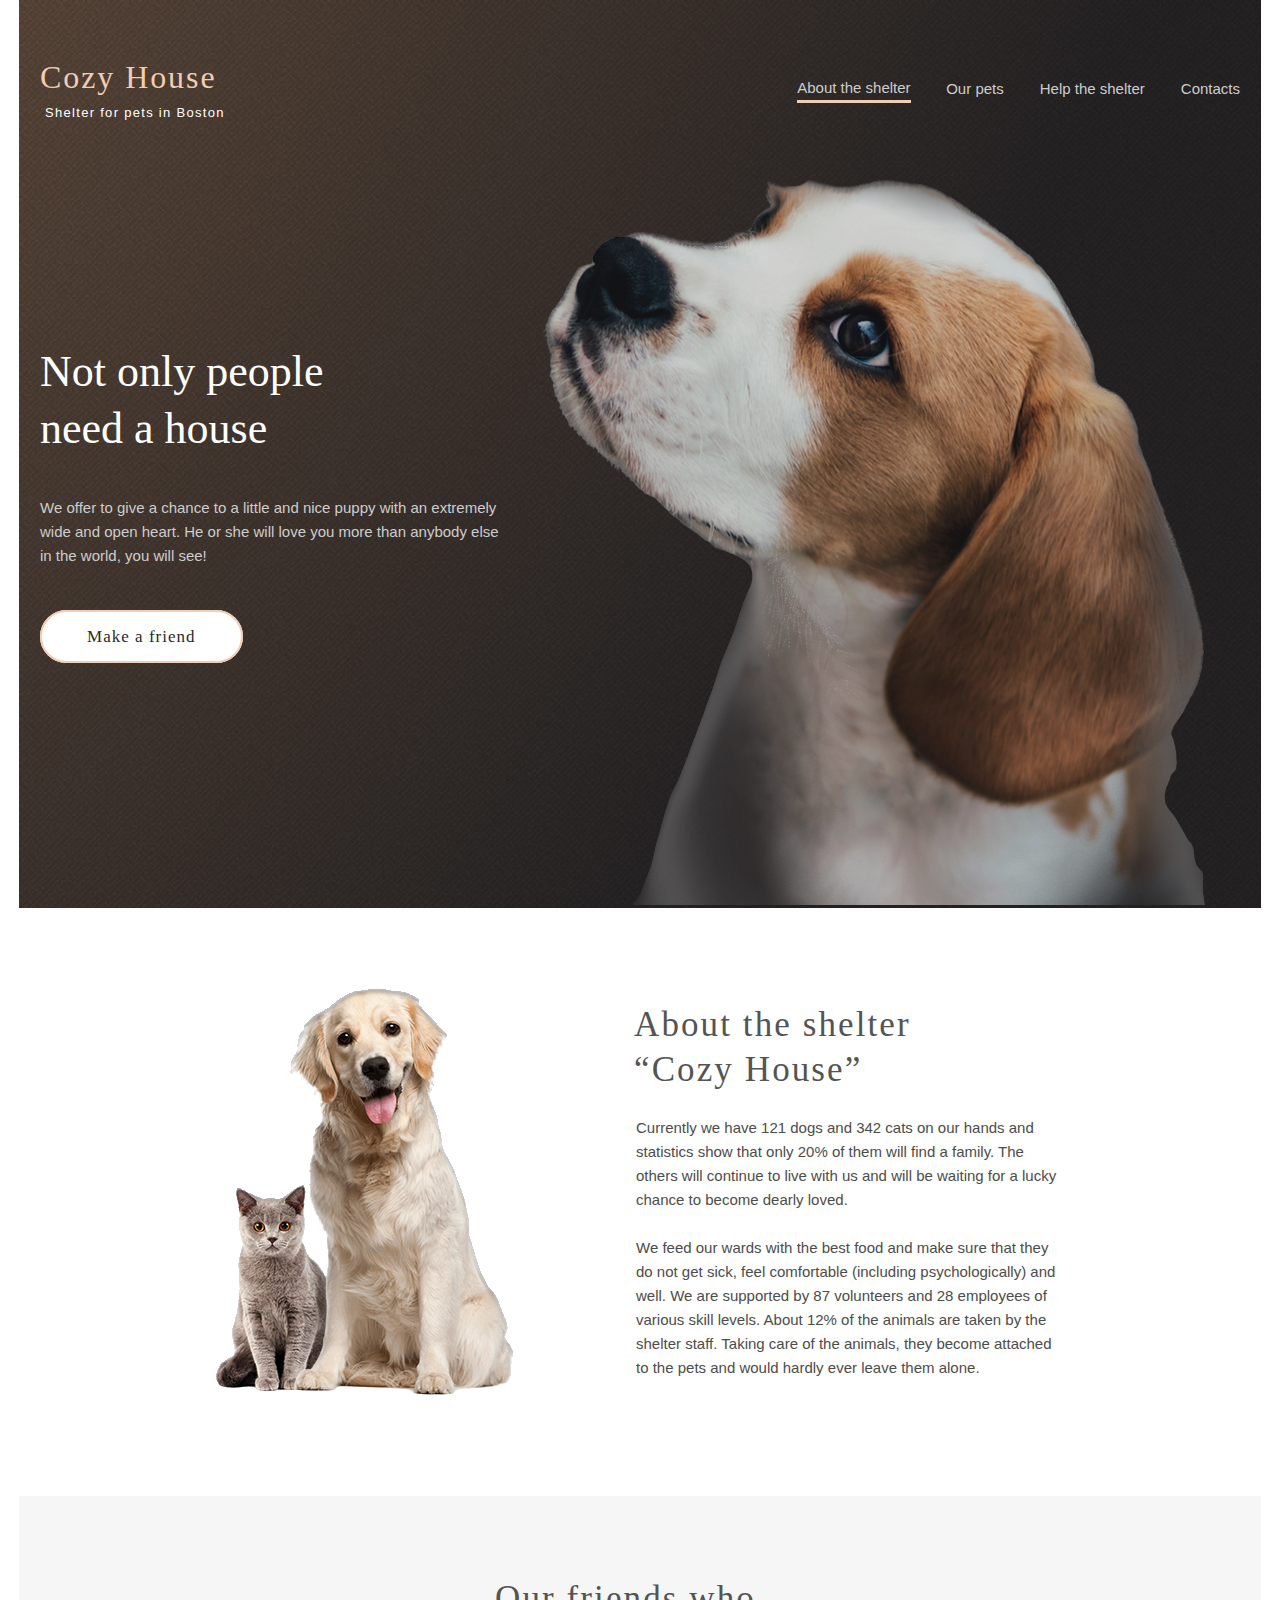
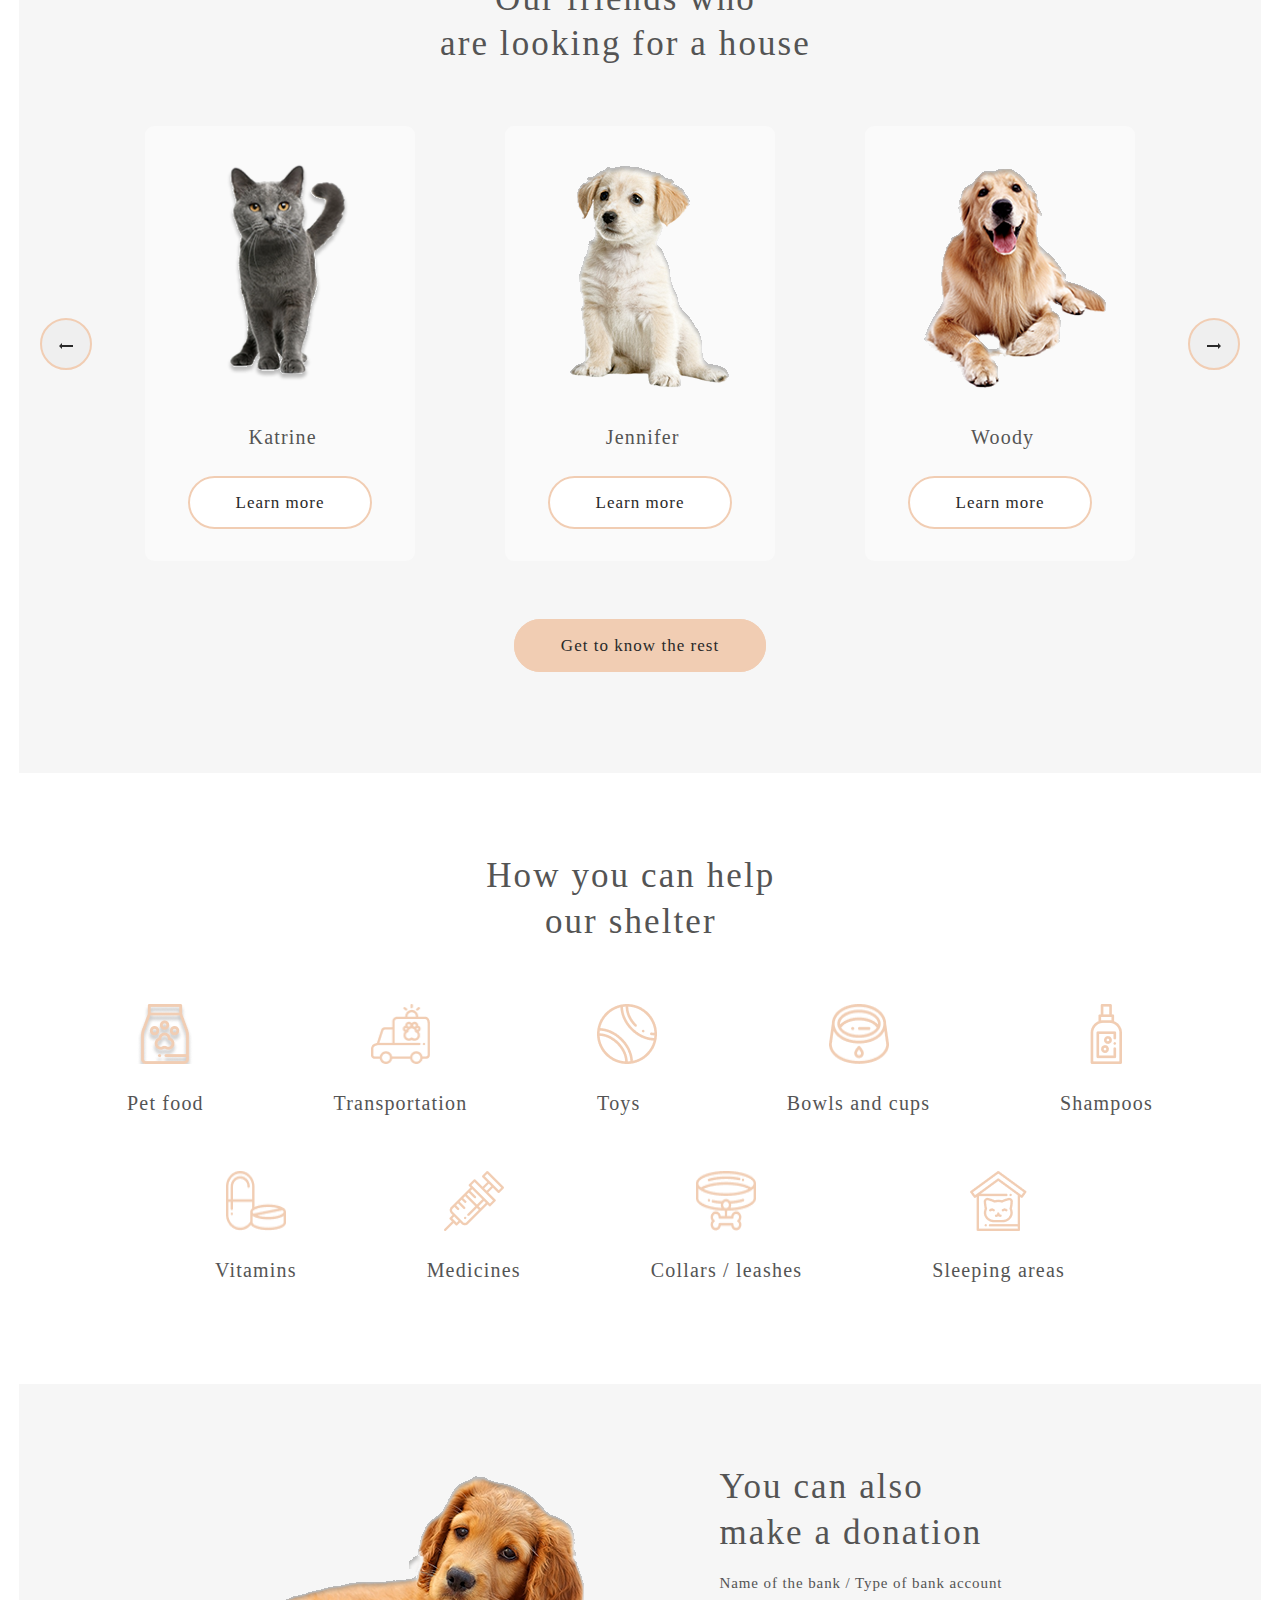
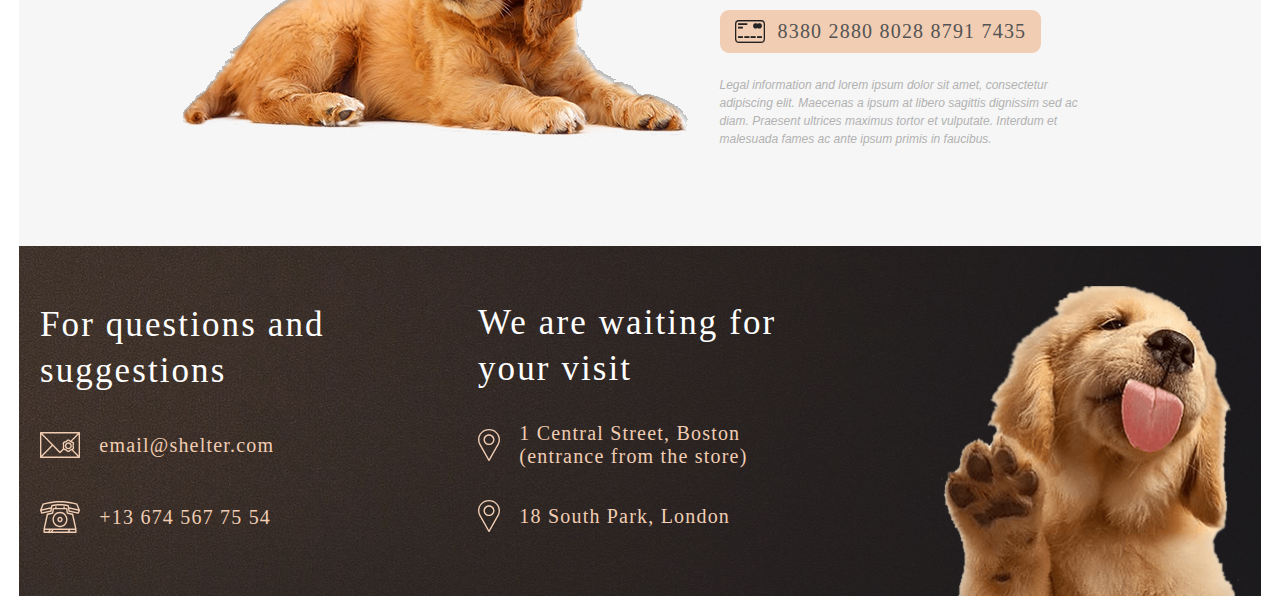
==== commit 1b956c8b: "feat: title block" ====
--- a/pages/main/index.html
+++ b/pages/main/index.html
@@ -87,7 +87,7 @@
                                 staff. Taking care
                                 of the animals, they become attached to the pets and would hardly ever leave them alone.
                             </p>
-                            
+
                         </div>
                     </div>
                 </div>
@@ -97,10 +97,12 @@
                     <div class="section__pets-content">
                         <h3 class="title-section__pets">Our friends who <br>
                             are looking for a house</h3>
-                        <div class="slaider-section__pets">
+                        <div class="slider-section__pets">
                             <button class="arrow-left">
                                 <div class="circle">
-                                    <div class="arrow"></div>
+                                    <div class="arrow">
+                                        <img src="/assets/icons/Arrow/ArrowLeft.svg" alt="arrow">
+                                    </div>
                                 </div>
                             </button>
                             <div class="slider__card-box">
@@ -137,7 +139,10 @@
                             </div>
                             <button class="arrow-right">
                                 <div class="circler">
-                                    <div class="arrowr"></div>
+                                    <div class="arrow">
+                                        <img src="/assets/icons/Arrow/ArrowLeft.svg" class="arrow-right-img"
+                                            alt="arrow">
+                                    </div>
                                 </div>
                             </button>
                         </div>
@@ -222,8 +227,8 @@
                 </div>
             </section>
             <section class="section__donation">
-                <div class="section__danation-container">
-                    <div class="section__danation-content">
+                <div class="section__donation-container">
+                    <div class="section__donation-content">
                         <div class="section__donation-image">
                             <img src="/assets/images/main/Donation/donation-dog.png" alt="dog">
                         </div>
@@ -266,14 +271,15 @@
                 <div class="footer-column__locations">
                     <h3 class="title__locations">We are waiting for your visit</h3>
                     <ul class="footer-locations__list">
-                        <li class="footer__locations-placeOne">
+                        <li class="footer__locations-place-one">
                             <img src="/assets/icons/footer/pin.svg" alt="place-icon" class="img__place">
-                            <a href="" class="placeOne"><span class="place__USA">1 Central Street, Boston (entrance from
+                            <a href="" class="place-one"><span class="place__usa">1 Central Street, Boston (entrance
+                                    from
                                     the store)</span></a>
                         </li>
-                        <li class="footer__locations-placeTwo">
+                        <li class="footer__locations-place-two">
                             <img src="/assets/icons/footer/pin.svg" alt="place-icon" class="img__place">
-                            <a href="" class="placeTwo"><span class="place__London">18 South Park, London </span></a>
+                            <a href="" class="place-two"><span class="place__london">18 South Park, London </span></a>
                         </li>
                     </ul>
                 </div>
--- a/pages/main/style.css
+++ b/pages/main/style.css
@@ -60,9 +60,9 @@
 
 /* ===================header container ====================*/
 
-.header__container{
-    /* background-image: url(/assets/images/main/start-screen-backgroundDark.png); */
-}
+/* .header__container{
+    background-image: url(/assets/images/main/start-screen-backgroundDark.png); 
+} */
 
 .header {
     height: 908px;
@@ -156,8 +156,8 @@
 
 
 /* = = = = = = = = = = = = = == = = =  =*/
-.start-screen {
-}
+/* .start-screen {
+} */
 
 .start-screen__container {
     padding-top: 3.9%;
@@ -227,8 +227,8 @@
 
 /*  ==================               ====================  */
 
-.main {
-}
+/* .main {
+} */
 
 /*  ==================     A B O U T          ====================  */
 
@@ -316,7 +316,7 @@
     letter-spacing: 0.06em;
     color: #545454;
 }
-.slaider-section__pets {
+.slider-section__pets {
     display: flex;
     flex-direction: row;
     justify-content: space-between;
@@ -331,10 +331,47 @@
     margin-top: 16%;
     /* margin-top: 190px; */
 }
-.circle{
+.arrow-left:hover{
+    background-color: #FDDCC4;
+}
+/* .circle{
+    cursor: pointer;
+    position: relative;
+    width: 80px;
+    height: 50px;
+    margin: 20px;
 } 
 .arrow{
+    position: relative;
+    top: 20px;
+    width: 90px;
+    height: 10px;
+    background-color: #337AB7;
+    box-shadow: 0 3px 5px rgba(0, 0, 0, .2);
+    left:0;
+    display: block;
 } 
+.arrow::after {
+    content: '';
+    position: absolute;
+    width: 40px;
+    height: 10px;
+    top: -11px;
+    right: -8px;
+    background-color: #337AB7;
+    transform: rotate(45deg);
+}
+.arrow::before {
+    content: '';
+    position: absolute;
+    width: 40px;
+    height: 10px;
+    top: 11px;
+    right: -8px;
+    background-color: #337AB7;
+    box-shadow: 0 3px 5px rgba(0, 0, 0, .2);
+    transform: rotate(-45deg);
+} */
 .arrow-right{
     width: 52px;
     height: 52px;
@@ -344,6 +381,12 @@
     margin-top: 16%;
     /* margin-top: 190px; */
 }
+.arrow-right:hover{
+    background-color: #FDDCC4;
+}
+.arrow-right-img{
+    transform: rotate(180deg);
+}
 .slider__card-box{
     display: flex;
     flex-direction: row;
@@ -488,8 +531,8 @@
     width: 165px;
     height: 113px;
 } */
-.department__list {
-}
+/* .department__list {
+} */
 .image-department-list {
     max-width: 60px;
     height: 60px;
@@ -517,12 +560,12 @@
     height: 462px;
     background-color: #F6F6F6;
 }
-.section__danation-container {
+.section__donation-container {
     max-width: 1200px;
     margin: 0 auto;
     /* background-color: rgb(7, 248, 135);  */
 }
-.section__danation-content {
+.section__donation-content {
     max-width: 915px;
     min-height: 282px;
     padding-top: 80px;
@@ -589,9 +632,9 @@
     flex-direction: row;
     align-items: center;
 }
-.credit-card__information img {
-/* padding-top: 1%; */
-}
+/* .credit-card__information img {
+padding-top: 1%; 
+} */
 .number__credit-card {
     /* padding-top: 1%; */
     padding-left: 13px;
@@ -678,9 +721,6 @@
     color: #F1CDB3;
 }
 
-/* .mail__adress {
-} */
-
 .footer__contacts-phone {
     display: flex;
     flex-direction: row;
@@ -720,18 +760,18 @@
 .footer-locations__list {
     padding-top: 9.5%;
 }
-.footer__locations-placeOne {
+.footer__locations-place-one {
     display: flex;
     flex-direction: row;
     align-items: center;
 }
 /* .img__place {
 } */
-.placeOne {
+.place-one {
     padding-left: 6%;
     text-decoration: none;
 }
-.place__USA {
+.place__usa {
     font-family: 'Georgia';
     font-style: normal;
     font-weight: 400;
@@ -740,17 +780,17 @@
     letter-spacing: 0.06em;
     color: #F1CDB3;
 }
-.footer__locations-placeTwo {
+.footer__locations-place-two {
     padding-top: 10%;
     display: flex;
     flex-direction: row;
     align-items: center;
 }
-.placeTwo {
+.place-two {
     padding-left: 6%;
     text-decoration: none;
 }
-.place__London {
+.place__london {
     text-decoration: none;
     font-family: 'Georgia';
     font-style: normal;
@@ -760,18 +800,15 @@
     letter-spacing: 0.06em;
     color: #F1CDB3;
 }
-/* .footer-column__puppy {
-}
-.pupp {
-} */
-
-
-
-
-
-
-
-
-
-
-
+
+
+
+
+
+
+
+
+
+
+
+
